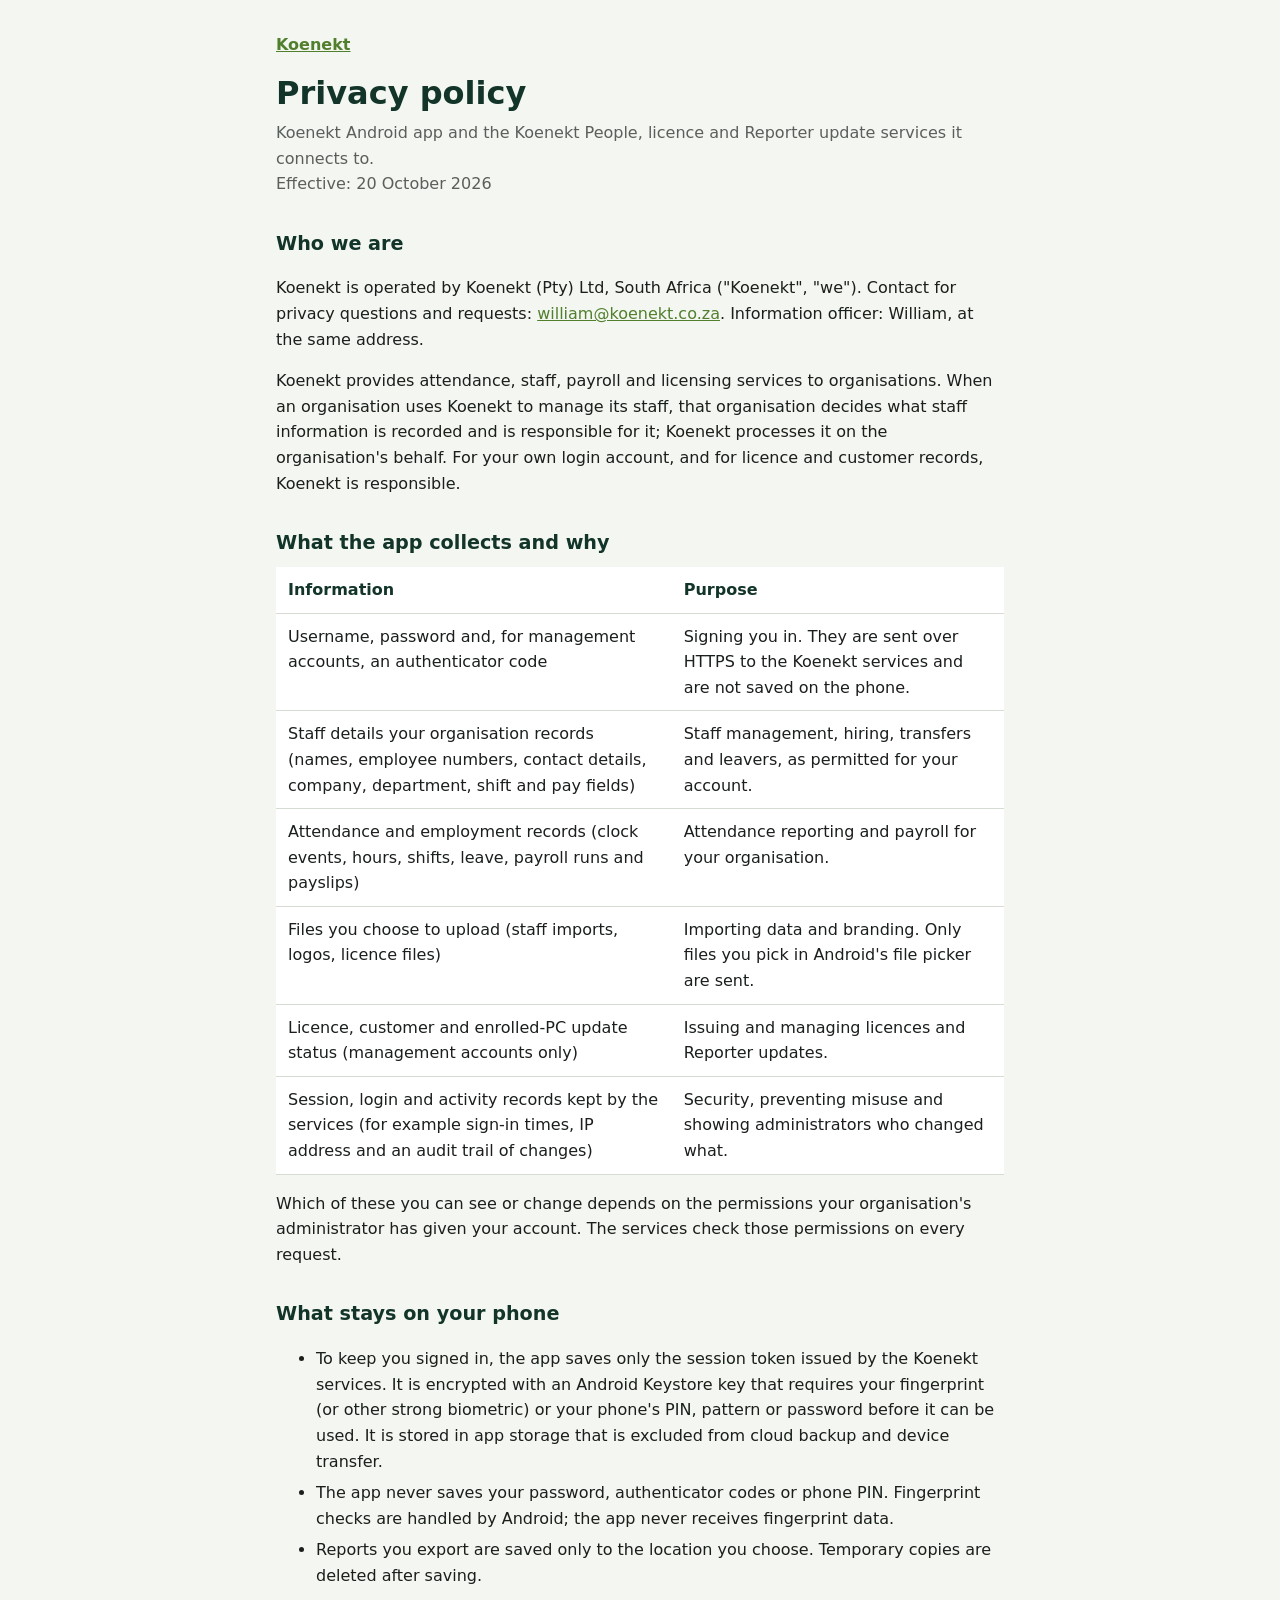
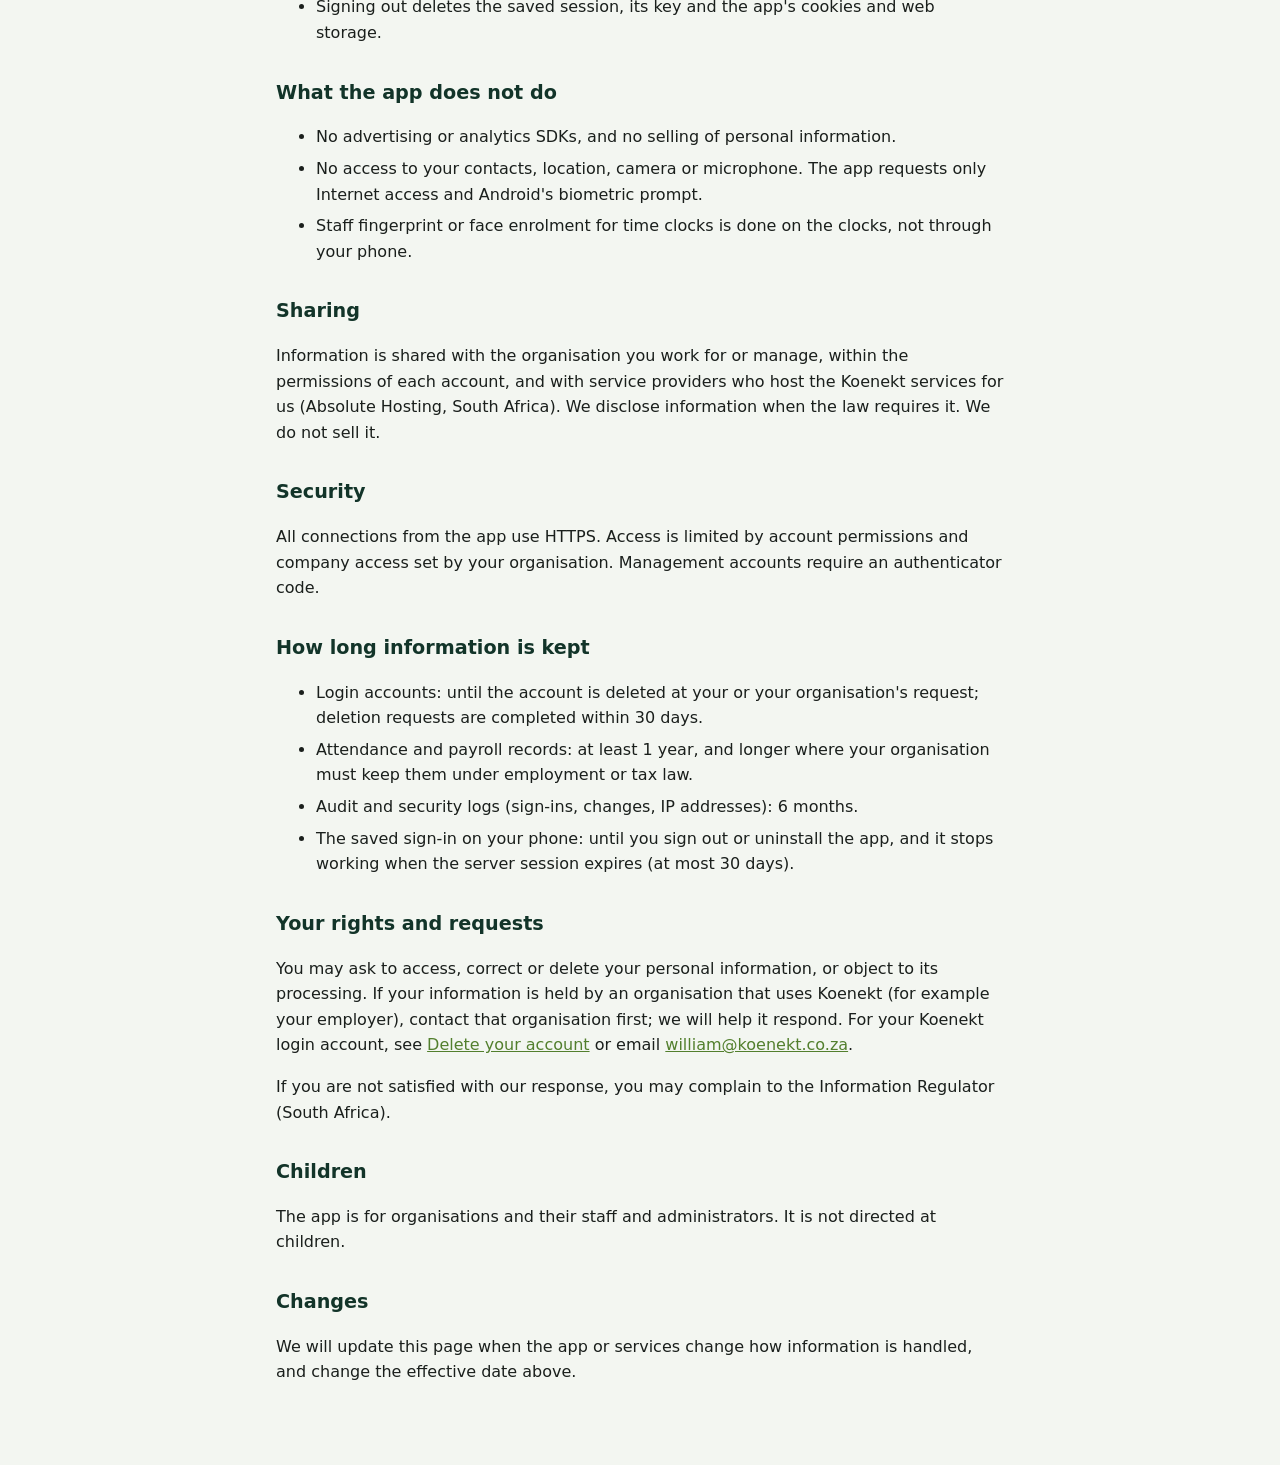
==== docs/privacy.html @ f93d57be "Add privacy policy and account-deletion pages for GitHub Pages Co-Authored-By: Claude Opus 5.5 <nore" ====
<!doctype html>
<html lang="en">
<head>
<meta charset="utf-8">
<meta name="viewport" content="width=device-width, initial-scale=1">
<title>Koenekt Privacy Policy</title>
<link rel="stylesheet" href="site.css">
</head>
<body>
<main>
<p class="crumb"><a href="./">Koenekt</a></p>
<h1>Privacy policy</h1>
<p class="meta">Koenekt Android app and the Koenekt People, licence and Reporter update services it connects to.<br>
Effective: 20 October 2026</p>

<h2>Who we are</h2>
<p>Koenekt is operated by Koenekt (Pty) Ltd, South Africa ("Koenekt", "we").
Contact for privacy questions and requests: <a href="mailto:william@koenekt.co.za">william@koenekt.co.za</a>.
Information officer: William, at the same address.</p>

<p>Koenekt provides attendance, staff, payroll and licensing services to organisations.
When an organisation uses Koenekt to manage its staff, that organisation decides what
staff information is recorded and is responsible for it; Koenekt processes it on the
organisation's behalf. For your own login account, and for licence and customer records,
Koenekt is responsible.</p>

<h2>What the app collects and why</h2>
<table>
<tr><th>Information</th><th>Purpose</th></tr>
<tr><td>Username, password and, for management accounts, an authenticator code</td><td>Signing you in. They are sent over HTTPS to the Koenekt services and are not saved on the phone.</td></tr>
<tr><td>Staff details your organisation records (names, employee numbers, contact details, company, department, shift and pay fields)</td><td>Staff management, hiring, transfers and leavers, as permitted for your account.</td></tr>
<tr><td>Attendance and employment records (clock events, hours, shifts, leave, payroll runs and payslips)</td><td>Attendance reporting and payroll for your organisation.</td></tr>
<tr><td>Files you choose to upload (staff imports, logos, licence files)</td><td>Importing data and branding. Only files you pick in Android's file picker are sent.</td></tr>
<tr><td>Licence, customer and enrolled-PC update status (management accounts only)</td><td>Issuing and managing licences and Reporter updates.</td></tr>
<tr><td>Session, login and activity records kept by the services (for example sign-in times, IP address and an audit trail of changes)</td><td>Security, preventing misuse and showing administrators who changed what.</td></tr>
</table>
<p>Which of these you can see or change depends on the permissions your organisation's
administrator has given your account. The services check those permissions on every request.</p>

<h2>What stays on your phone</h2>
<ul>
<li>To keep you signed in, the app saves only the session token issued by the Koenekt services. It is encrypted with an Android Keystore key that requires your fingerprint (or other strong biometric) or your phone's PIN, pattern or password before it can be used. It is stored in app storage that is excluded from cloud backup and device transfer.</li>
<li>The app never saves your password, authenticator codes or phone PIN. Fingerprint checks are handled by Android; the app never receives fingerprint data.</li>
<li>Reports you export are saved only to the location you choose. Temporary copies are deleted after saving.</li>
<li>Signing out deletes the saved session, its key and the app's cookies and web storage.</li>
</ul>

<h2>What the app does not do</h2>
<ul>
<li>No advertising or analytics SDKs, and no selling of personal information.</li>
<li>No access to your contacts, location, camera or microphone. The app requests only Internet access and Android's biometric prompt.</li>
<li>Staff fingerprint or face enrolment for time clocks is done on the clocks, not through your phone.</li>
</ul>

<h2>Sharing</h2>
<p>Information is shared with the organisation you work for or manage, within the permissions
of each account, and with service providers who host the Koenekt services for us
(Absolute Hosting, South Africa). We disclose information when the law requires it.
We do not sell it.</p>

<h2>Security</h2>
<p>All connections from the app use HTTPS. Access is limited by account permissions and company
access set by your organisation. Management accounts require an authenticator code.</p>

<h2>How long information is kept</h2>
<ul>
<li>Login accounts: until the account is deleted at your or your organisation's request; deletion requests are completed within 30 days.</li>
<li>Attendance and payroll records: at least 1 year, and longer where your organisation must keep them under employment or tax law.</li>
<li>Audit and security logs (sign-ins, changes, IP addresses): 6 months.</li>
<li>The saved sign-in on your phone: until you sign out or uninstall the app, and it stops working when the server session expires (at most 30 days).</li>
</ul>

<h2>Your rights and requests</h2>
<p>You may ask to access, correct or delete your personal information, or object to its processing.
If your information is held by an organisation that uses Koenekt (for example your employer),
contact that organisation first; we will help it respond. For your Koenekt login account,
see <a href="delete-account.html">Delete your account</a> or email <a href="mailto:william@koenekt.co.za">william@koenekt.co.za</a>.</p>
<p>If you are not satisfied with our response, you may complain to the Information Regulator (South Africa).</p>

<h2>Children</h2>
<p>The app is for organisations and their staff and administrators. It is not directed at children.</p>

<h2>Changes</h2>
<p>We will update this page when the app or services change how information is handled, and change the effective date above.</p>
</main>
</body>
</html>
---- docs/site.css ----
:root { --bg: #f3f6f1; --ink: #1a1f1c; --green: #123429; --accent: #527f2d; --line: #d5ddd2; --card: #fff; }
@media (prefers-color-scheme: dark) {
  :root { --bg: #101814; --ink: #e4ebe6; --green: #9fd47a; --accent: #9fd47a; --line: #2b3a31; --card: #17221c; }
}
* { box-sizing: border-box; }
body { margin: 0; background: var(--bg); color: var(--ink); font: 16px/1.6 system-ui, -apple-system, "Segoe UI", Roboto, sans-serif; }
main { max-width: 760px; margin: 0 auto; padding: 32px 16px 64px; }
h1 { color: var(--green); font-size: 2rem; line-height: 1.2; margin: 0 0 8px; }
h2 { color: var(--green); font-size: 1.2rem; margin: 32px 0 8px; }
a { color: var(--accent); }
.crumb { margin: 0 0 16px; font-weight: 600; }
.meta { color: color-mix(in srgb, var(--ink) 70%, transparent); margin-top: 0; }
table { width: 100%; border-collapse: collapse; background: var(--card); display: block; overflow-x: auto; }
th, td { text-align: left; vertical-align: top; padding: 10px 12px; border-bottom: 1px solid var(--line); }
th { color: var(--green); }
li { margin: 6px 0; }
.todo { background: #ffe58a; color: #3b2f00; padding: 0 4px; border-radius: 3px; font-weight: 600; }
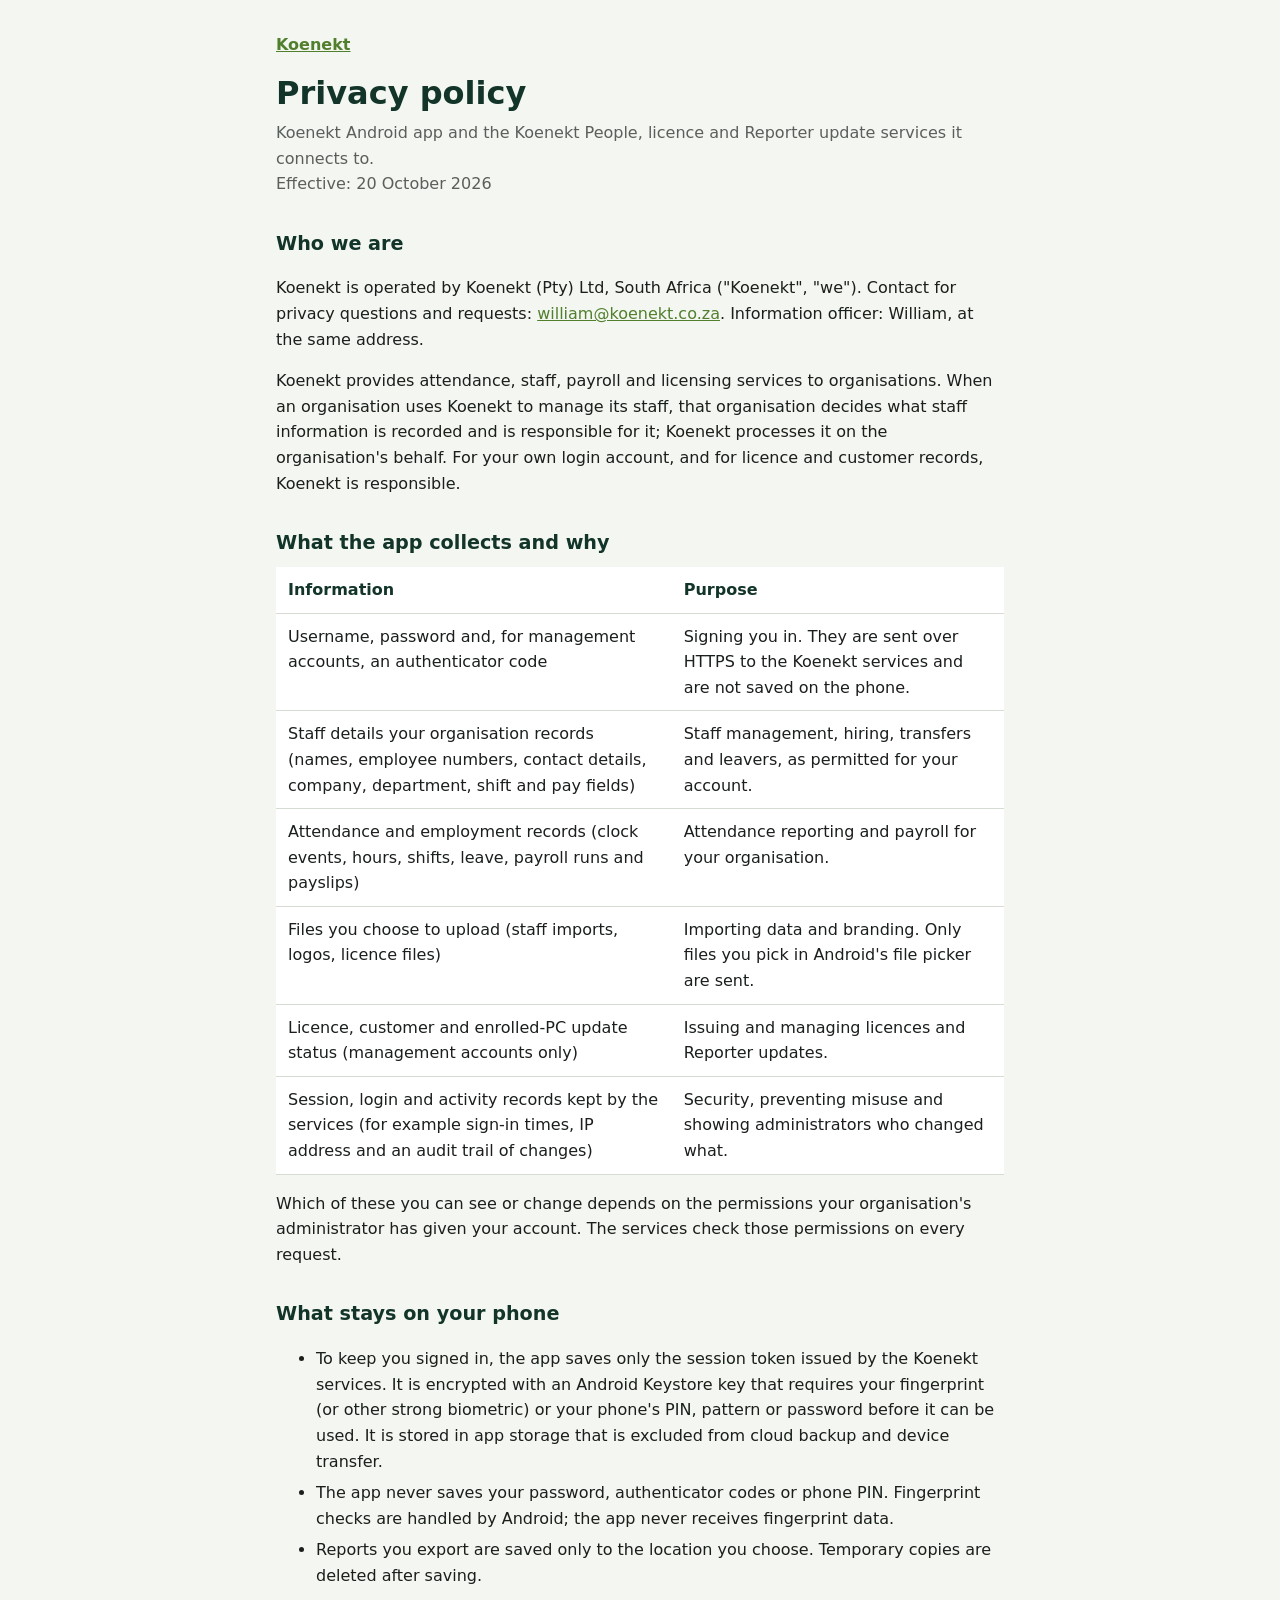
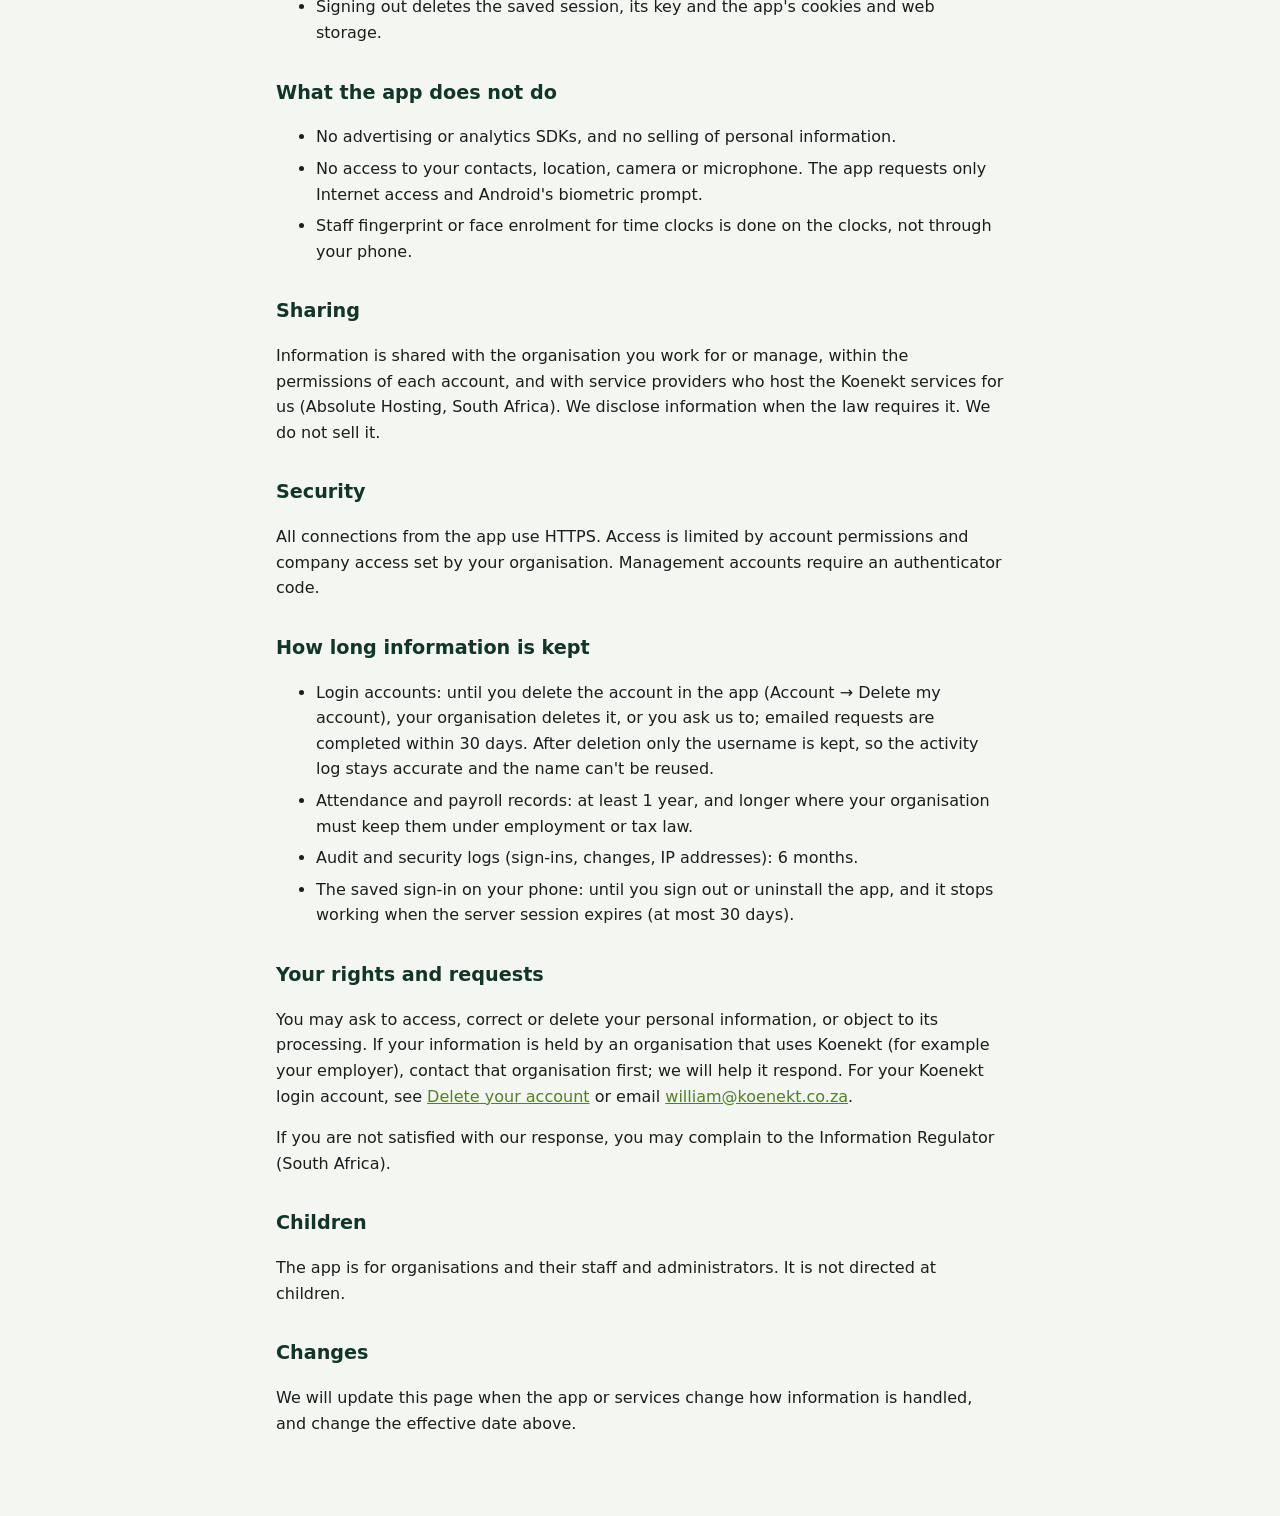
==== commit 7483de16: "1.6.0: change or delete your account, forced password change, delete leavers, clock passwords Ported" ====
--- a/docs/privacy.html
+++ b/docs/privacy.html
@@ -64,7 +64,7 @@
 
 <h2>How long information is kept</h2>
 <ul>
-<li>Login accounts: until the account is deleted at your or your organisation's request; deletion requests are completed within 30 days.</li>
+<li>Login accounts: until you delete the account in the app (Account → Delete my account), your organisation deletes it, or you ask us to; emailed requests are completed within 30 days. After deletion only the username is kept, so the activity log stays accurate and the name can't be reused.</li>
 <li>Attendance and payroll records: at least 1 year, and longer where your organisation must keep them under employment or tax law.</li>
 <li>Audit and security logs (sign-ins, changes, IP addresses): 6 months.</li>
 <li>The saved sign-in on your phone: until you sign out or uninstall the app, and it stops working when the server session expires (at most 30 days).</li>
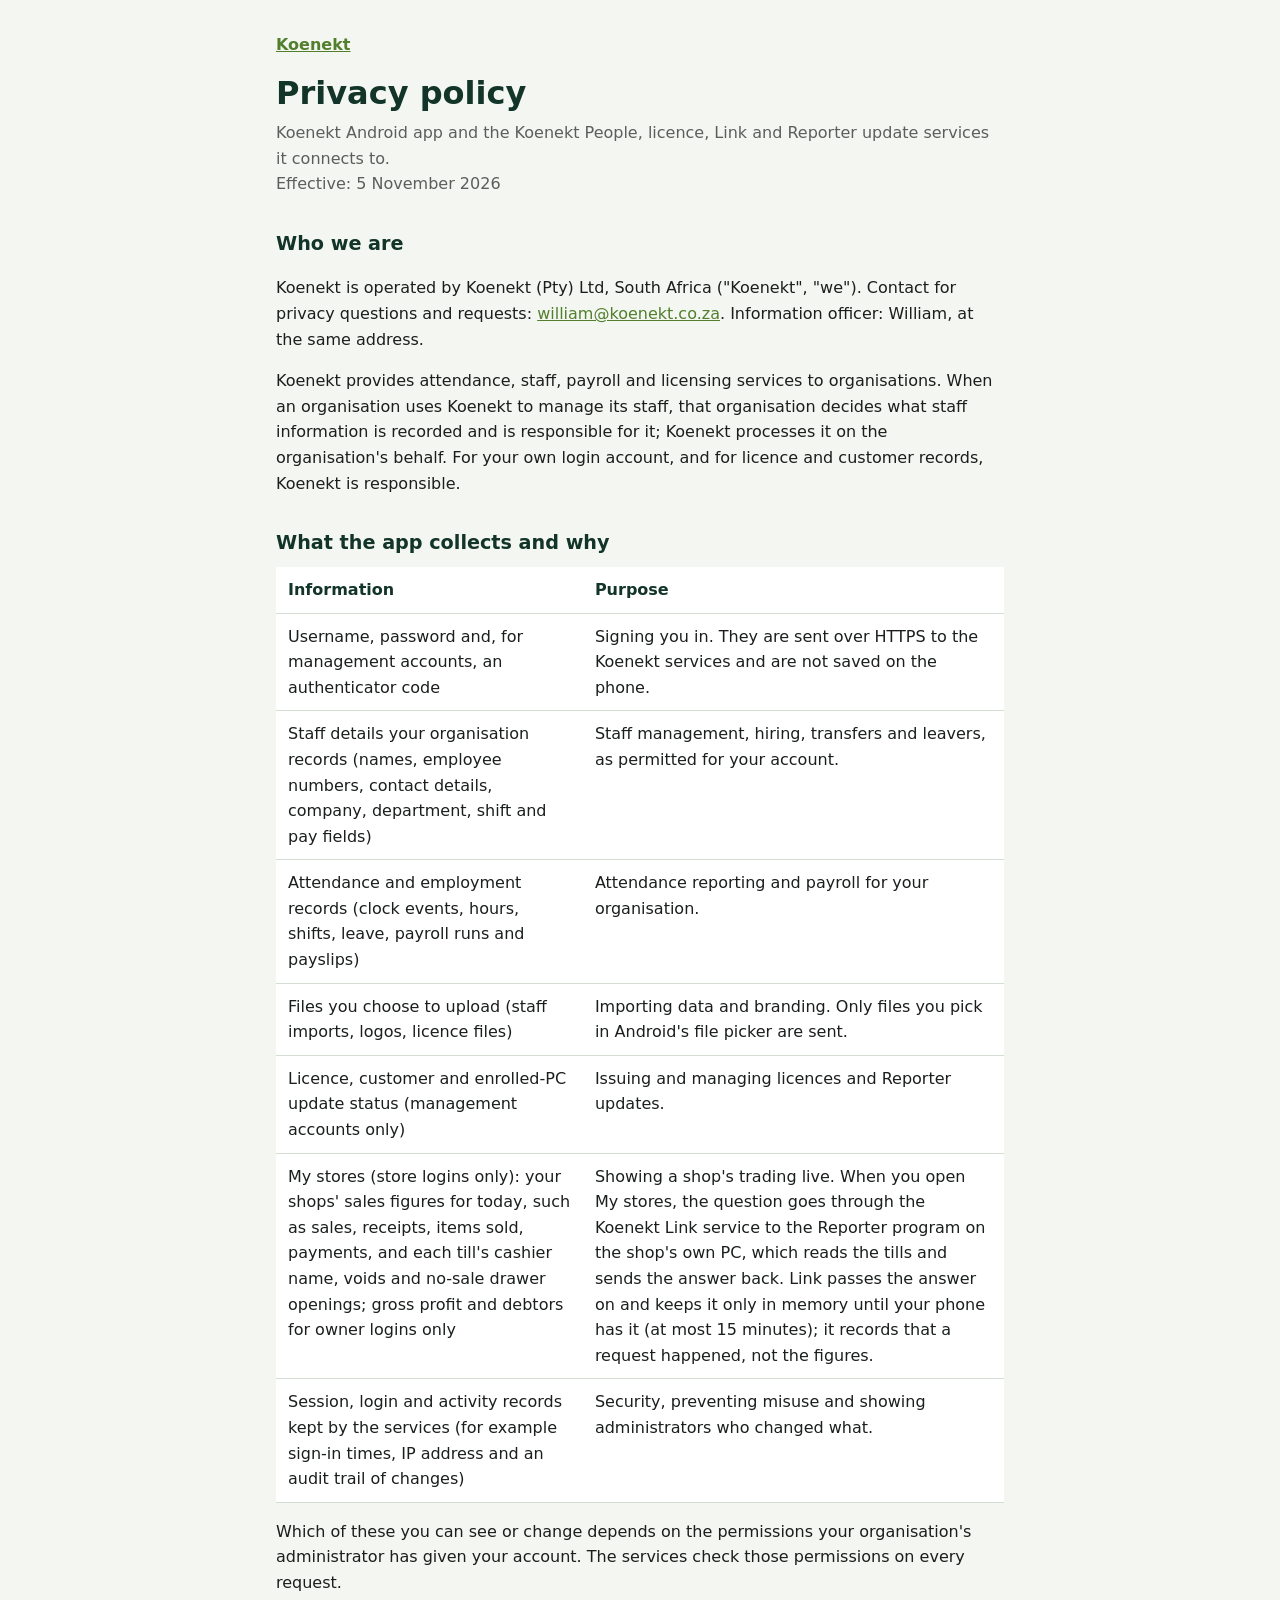
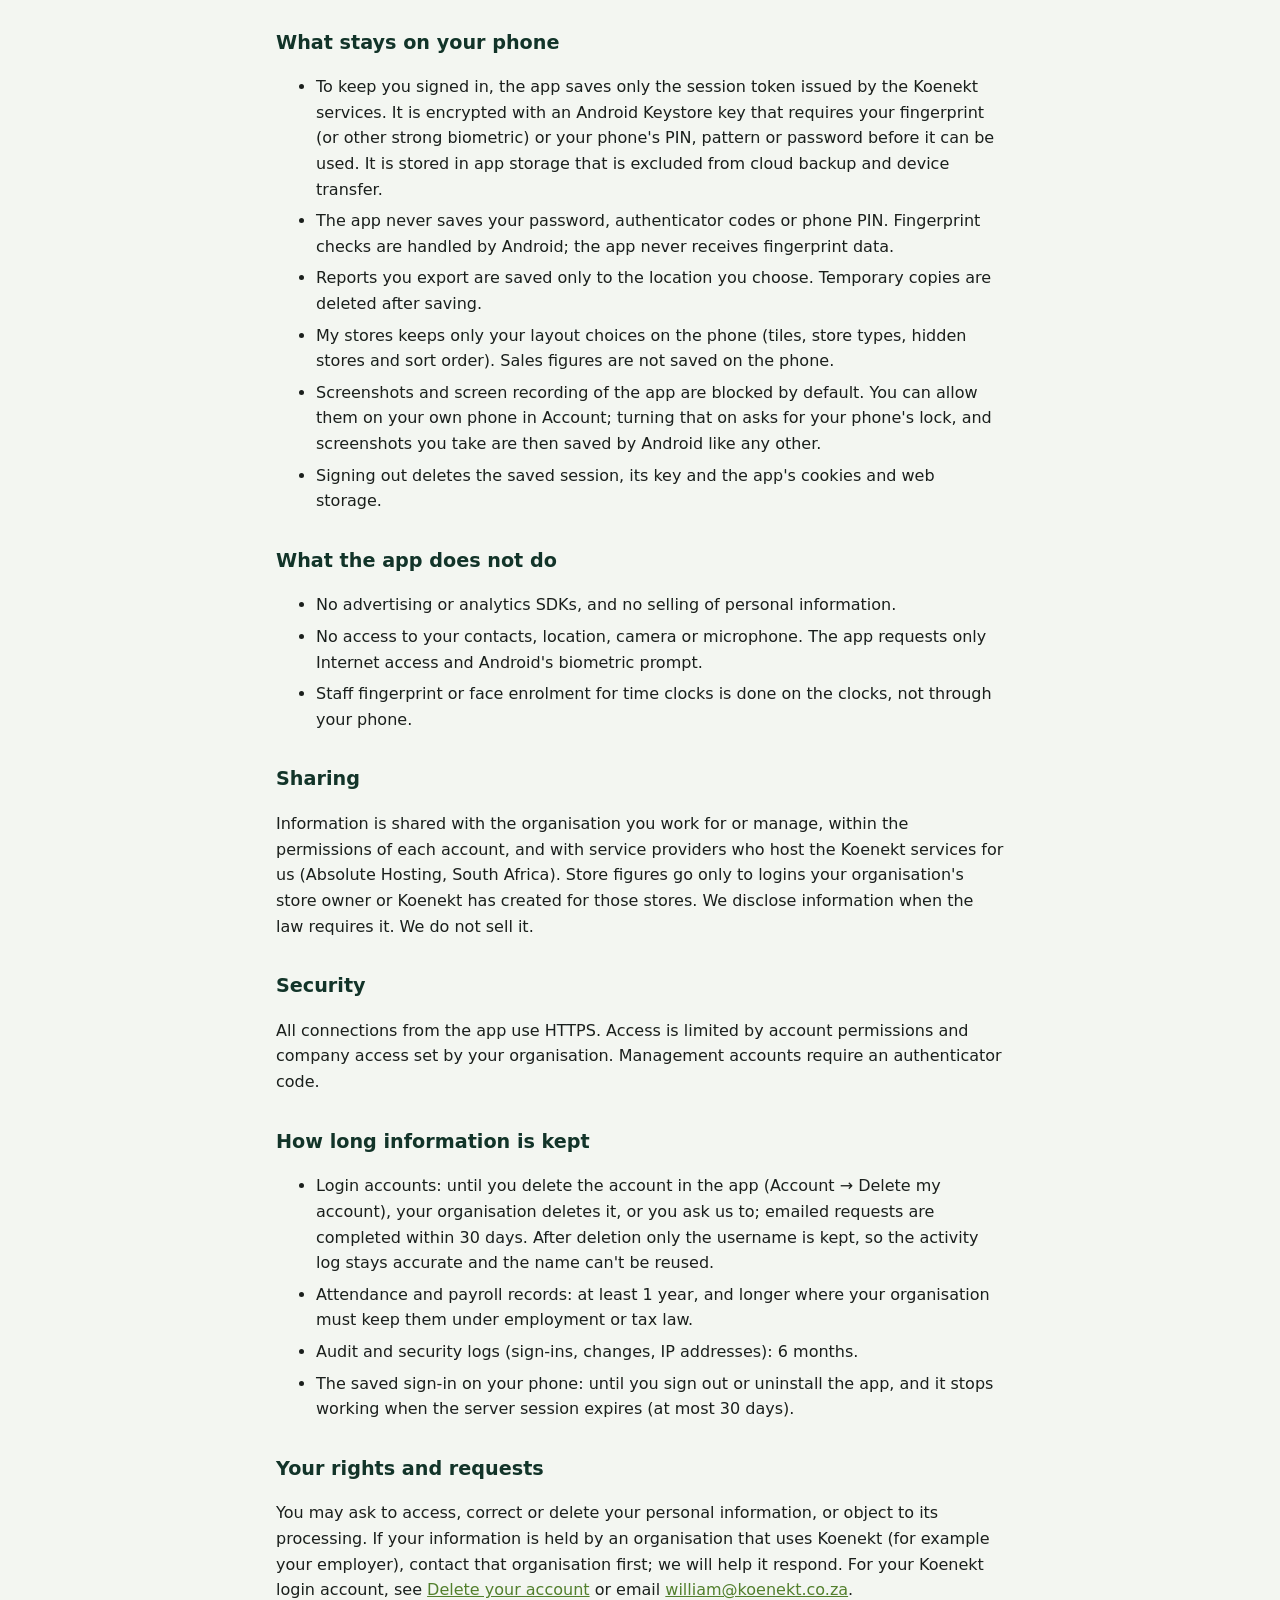
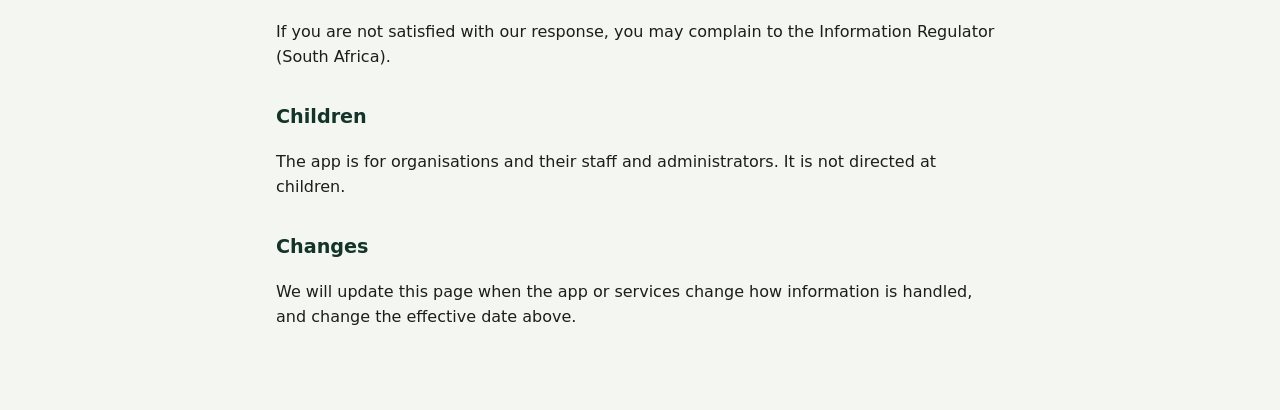
==== commit 64d49f6d: "1.7.0: My stores and the screenshots switch, for Google Play Version 1.7.0 (12). Ships My stores (9b" ====
--- a/docs/privacy.html
+++ b/docs/privacy.html
@@ -10,8 +10,8 @@
 <main>
 <p class="crumb"><a href="./">Koenekt</a></p>
 <h1>Privacy policy</h1>
-<p class="meta">Koenekt Android app and the Koenekt People, licence and Reporter update services it connects to.<br>
-Effective: 20 October 2026</p>
+<p class="meta">Koenekt Android app and the Koenekt People, licence, Link and Reporter update services it connects to.<br>
+Effective: 5 November 2026</p>
 
 <h2>Who we are</h2>
 <p>Koenekt is operated by Koenekt (Pty) Ltd, South Africa ("Koenekt", "we").
@@ -32,6 +32,7 @@
 <tr><td>Attendance and employment records (clock events, hours, shifts, leave, payroll runs and payslips)</td><td>Attendance reporting and payroll for your organisation.</td></tr>
 <tr><td>Files you choose to upload (staff imports, logos, licence files)</td><td>Importing data and branding. Only files you pick in Android's file picker are sent.</td></tr>
 <tr><td>Licence, customer and enrolled-PC update status (management accounts only)</td><td>Issuing and managing licences and Reporter updates.</td></tr>
+<tr><td>My stores (store logins only): your shops' sales figures for today, such as sales, receipts, items sold, payments, and each till's cashier name, voids and no-sale drawer openings; gross profit and debtors for owner logins only</td><td>Showing a shop's trading live. When you open My stores, the question goes through the Koenekt Link service to the Reporter program on the shop's own PC, which reads the tills and sends the answer back. Link passes the answer on and keeps it only in memory until your phone has it (at most 15 minutes); it records that a request happened, not the figures.</td></tr>
 <tr><td>Session, login and activity records kept by the services (for example sign-in times, IP address and an audit trail of changes)</td><td>Security, preventing misuse and showing administrators who changed what.</td></tr>
 </table>
 <p>Which of these you can see or change depends on the permissions your organisation's
@@ -42,6 +43,8 @@
 <li>To keep you signed in, the app saves only the session token issued by the Koenekt services. It is encrypted with an Android Keystore key that requires your fingerprint (or other strong biometric) or your phone's PIN, pattern or password before it can be used. It is stored in app storage that is excluded from cloud backup and device transfer.</li>
 <li>The app never saves your password, authenticator codes or phone PIN. Fingerprint checks are handled by Android; the app never receives fingerprint data.</li>
 <li>Reports you export are saved only to the location you choose. Temporary copies are deleted after saving.</li>
+<li>My stores keeps only your layout choices on the phone (tiles, store types, hidden stores and sort order). Sales figures are not saved on the phone.</li>
+<li>Screenshots and screen recording of the app are blocked by default. You can allow them on your own phone in Account; turning that on asks for your phone's lock, and screenshots you take are then saved by Android like any other.</li>
 <li>Signing out deletes the saved session, its key and the app's cookies and web storage.</li>
 </ul>
 
@@ -55,7 +58,8 @@
 <h2>Sharing</h2>
 <p>Information is shared with the organisation you work for or manage, within the permissions
 of each account, and with service providers who host the Koenekt services for us
-(Absolute Hosting, South Africa). We disclose information when the law requires it.
+(Absolute Hosting, South Africa). Store figures go only to logins your organisation's
+store owner or Koenekt has created for those stores. We disclose information when the law requires it.
 We do not sell it.</p>
 
 <h2>Security</h2>
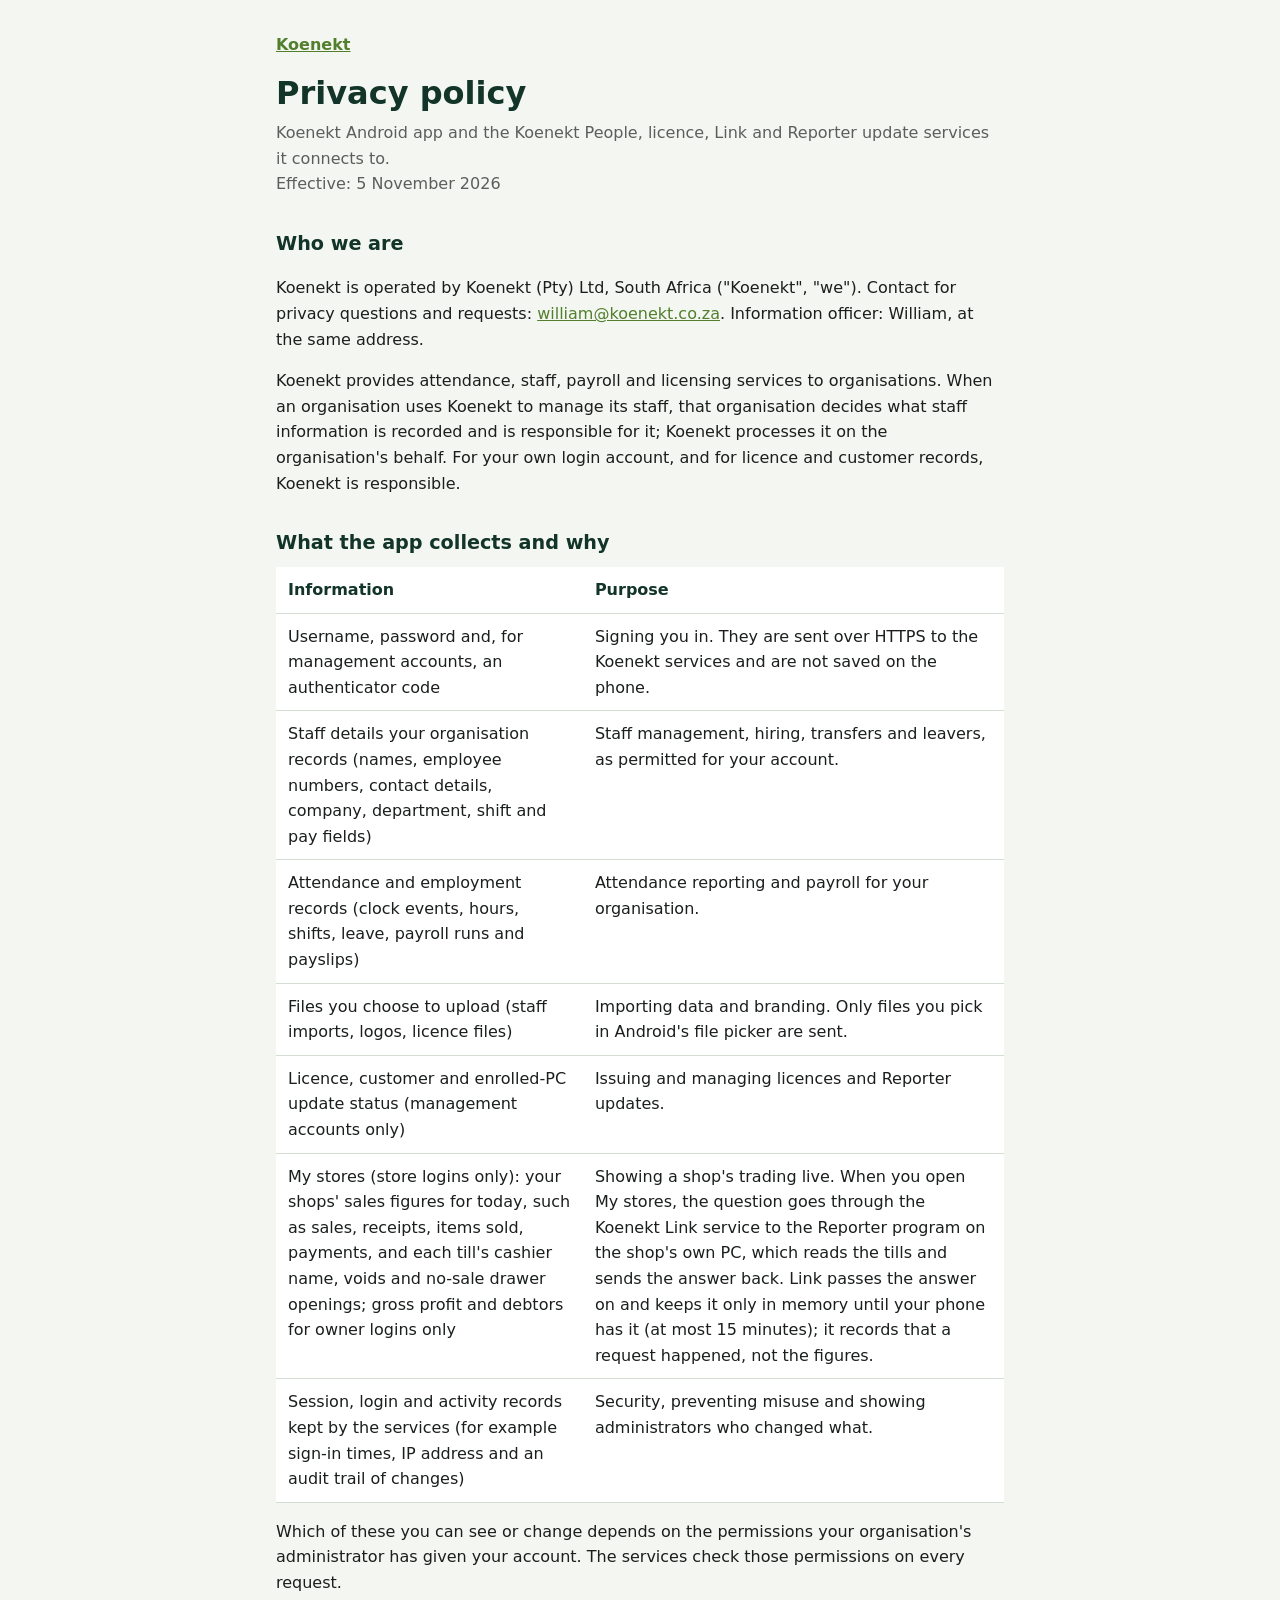
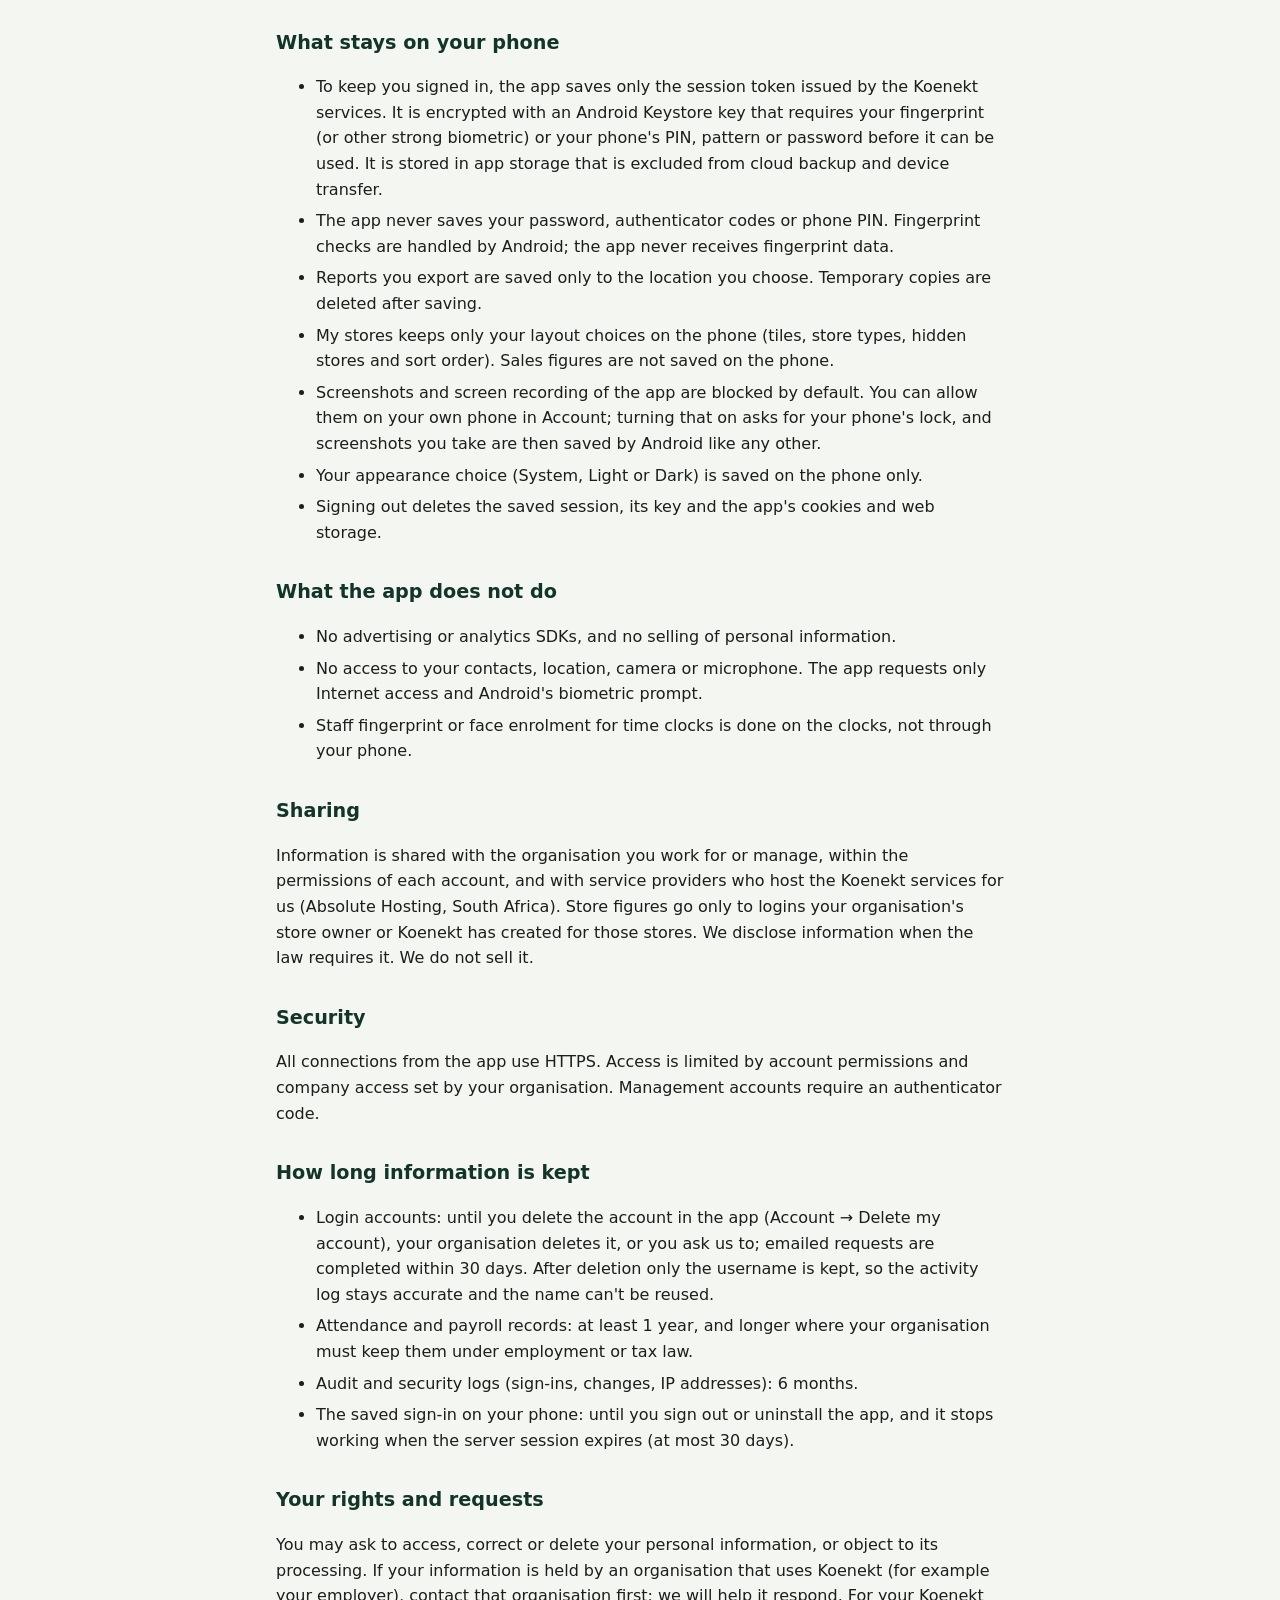
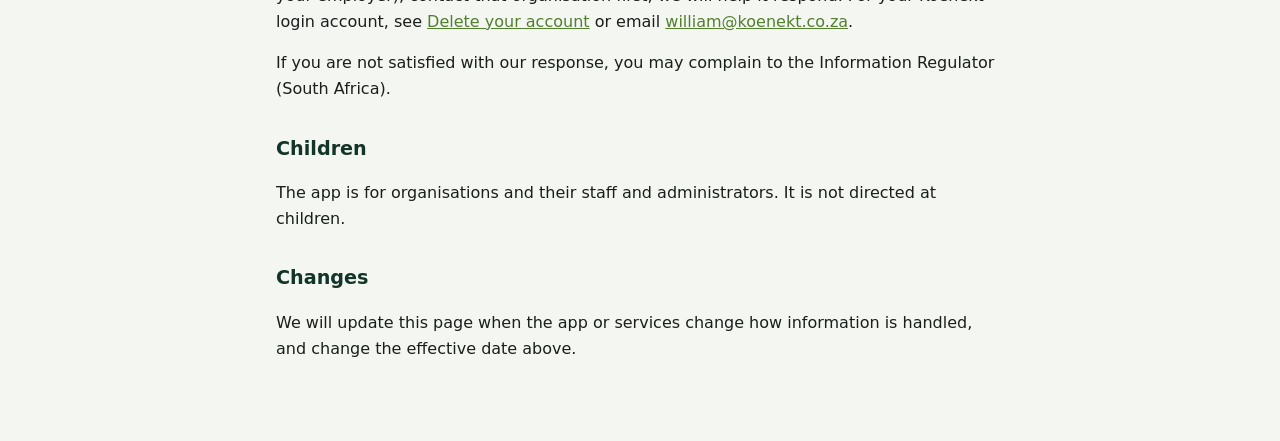
==== commit 6b79456a: "1.8.0: the koenekt.co.za look, and Light, Dark or System appearance Version 1.8.0 (13). The app now " ====
--- a/docs/privacy.html
+++ b/docs/privacy.html
@@ -45,6 +45,7 @@
 <li>Reports you export are saved only to the location you choose. Temporary copies are deleted after saving.</li>
 <li>My stores keeps only your layout choices on the phone (tiles, store types, hidden stores and sort order). Sales figures are not saved on the phone.</li>
 <li>Screenshots and screen recording of the app are blocked by default. You can allow them on your own phone in Account; turning that on asks for your phone's lock, and screenshots you take are then saved by Android like any other.</li>
+<li>Your appearance choice (System, Light or Dark) is saved on the phone only.</li>
 <li>Signing out deletes the saved session, its key and the app's cookies and web storage.</li>
 </ul>
 
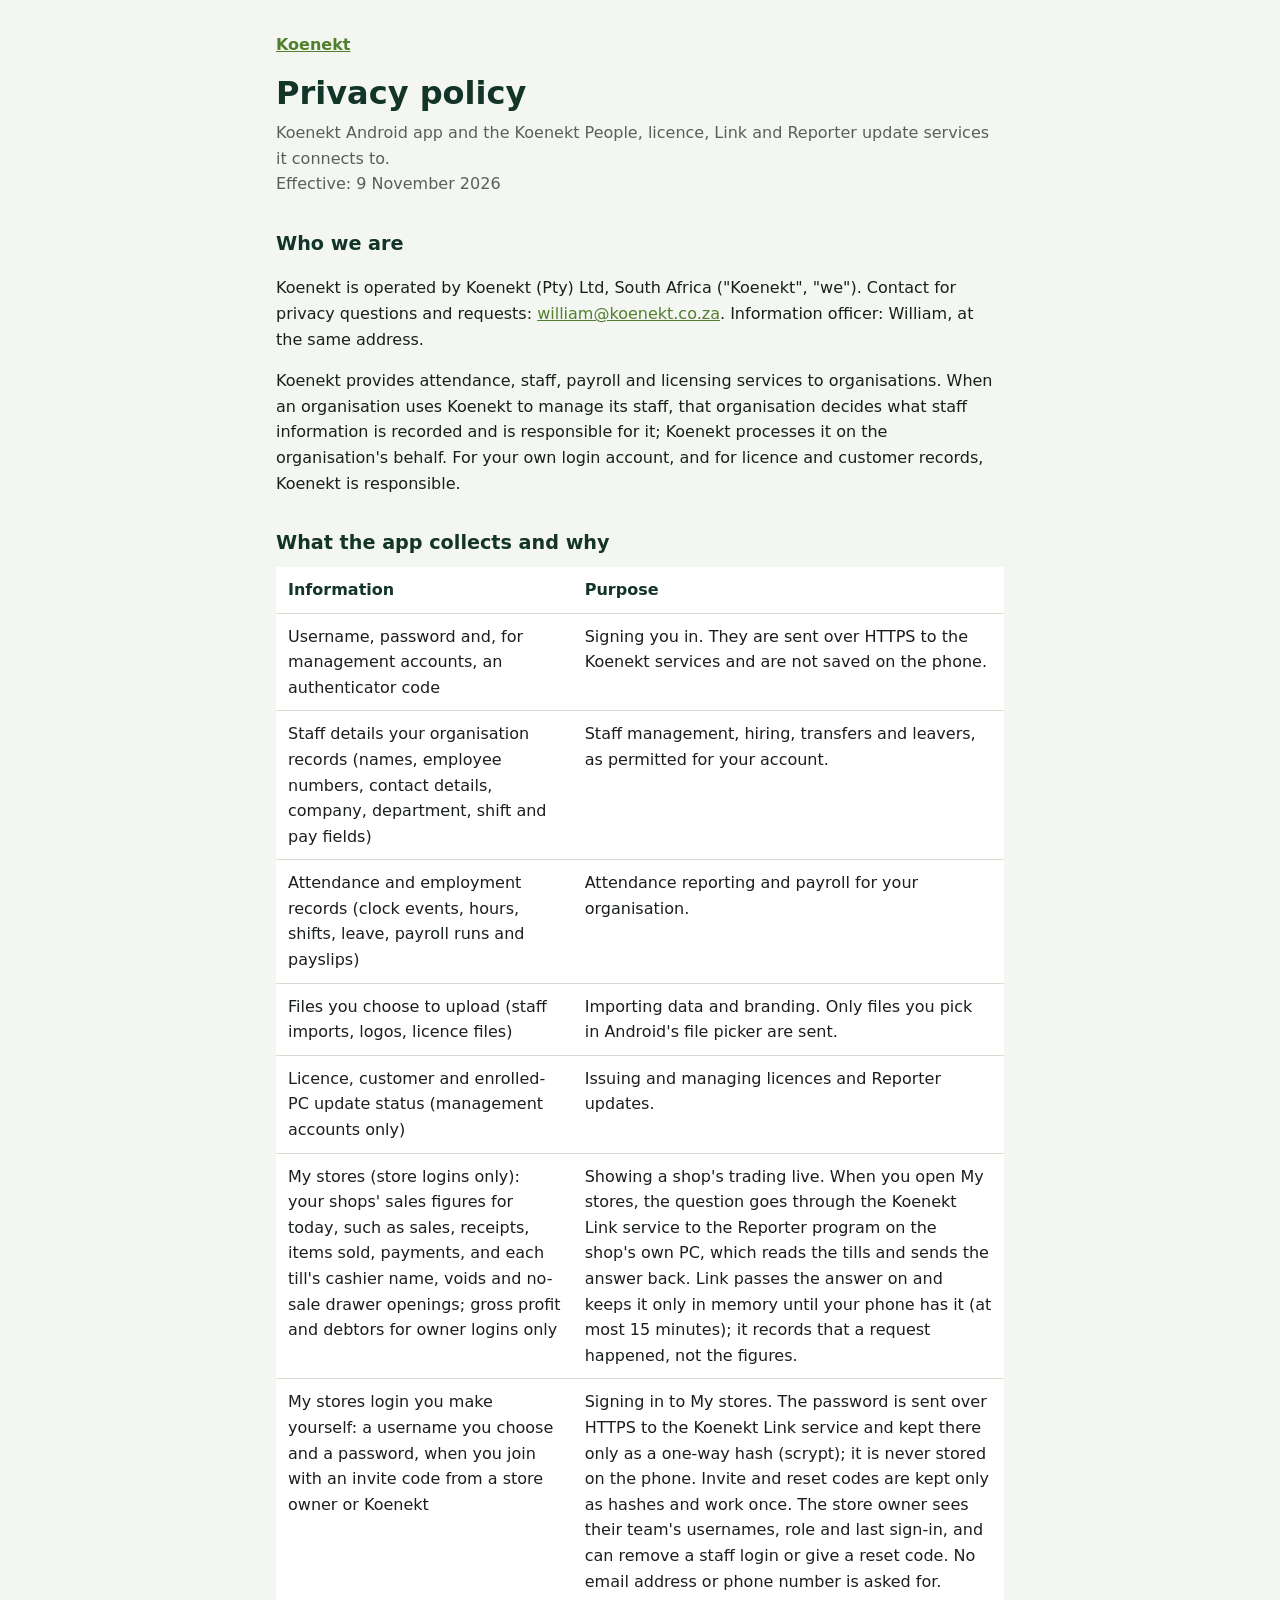
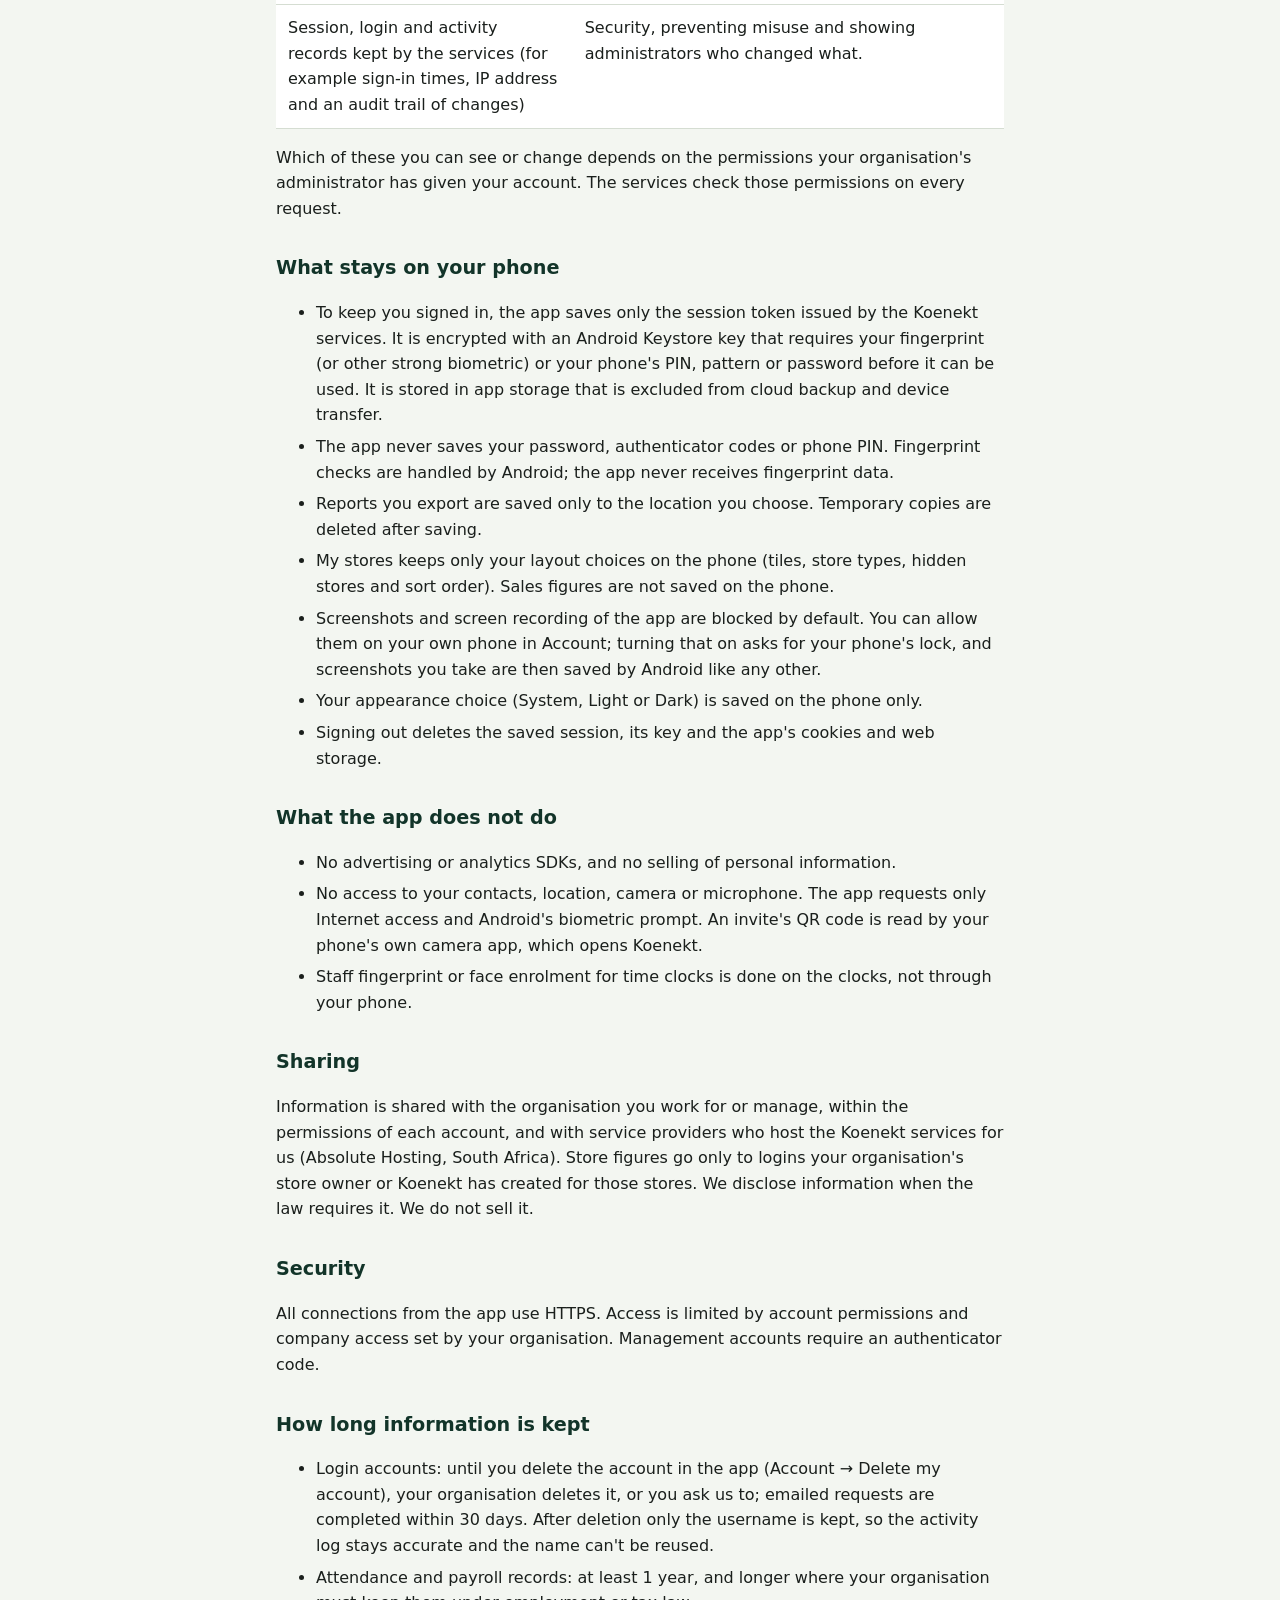
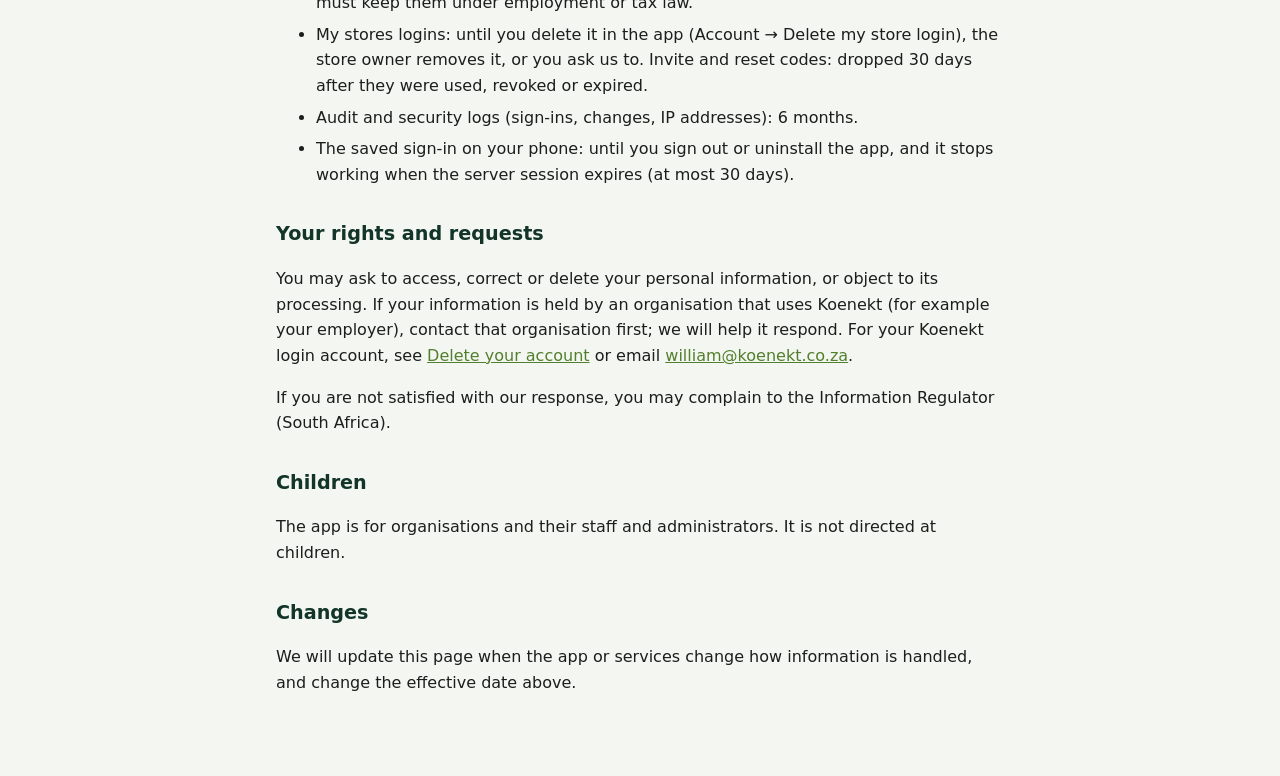
==== commit c58729a0: "1.9.0: join My stores with a QR code or a typed code Version 1.9.0 (15). People make their own My st" ====
--- a/docs/privacy.html
+++ b/docs/privacy.html
@@ -11,7 +11,7 @@
 <p class="crumb"><a href="./">Koenekt</a></p>
 <h1>Privacy policy</h1>
 <p class="meta">Koenekt Android app and the Koenekt People, licence, Link and Reporter update services it connects to.<br>
-Effective: 5 November 2026</p>
+Effective: 9 November 2026</p>
 
 <h2>Who we are</h2>
 <p>Koenekt is operated by Koenekt (Pty) Ltd, South Africa ("Koenekt", "we").
@@ -33,6 +33,7 @@
 <tr><td>Files you choose to upload (staff imports, logos, licence files)</td><td>Importing data and branding. Only files you pick in Android's file picker are sent.</td></tr>
 <tr><td>Licence, customer and enrolled-PC update status (management accounts only)</td><td>Issuing and managing licences and Reporter updates.</td></tr>
 <tr><td>My stores (store logins only): your shops' sales figures for today, such as sales, receipts, items sold, payments, and each till's cashier name, voids and no-sale drawer openings; gross profit and debtors for owner logins only</td><td>Showing a shop's trading live. When you open My stores, the question goes through the Koenekt Link service to the Reporter program on the shop's own PC, which reads the tills and sends the answer back. Link passes the answer on and keeps it only in memory until your phone has it (at most 15 minutes); it records that a request happened, not the figures.</td></tr>
+<tr><td>My stores login you make yourself: a username you choose and a password, when you join with an invite code from a store owner or Koenekt</td><td>Signing in to My stores. The password is sent over HTTPS to the Koenekt Link service and kept there only as a one-way hash (scrypt); it is never stored on the phone. Invite and reset codes are kept only as hashes and work once. The store owner sees their team's usernames, role and last sign-in, and can remove a staff login or give a reset code. No email address or phone number is asked for.</td></tr>
 <tr><td>Session, login and activity records kept by the services (for example sign-in times, IP address and an audit trail of changes)</td><td>Security, preventing misuse and showing administrators who changed what.</td></tr>
 </table>
 <p>Which of these you can see or change depends on the permissions your organisation's
@@ -52,7 +53,7 @@
 <h2>What the app does not do</h2>
 <ul>
 <li>No advertising or analytics SDKs, and no selling of personal information.</li>
-<li>No access to your contacts, location, camera or microphone. The app requests only Internet access and Android's biometric prompt.</li>
+<li>No access to your contacts, location, camera or microphone. The app requests only Internet access and Android's biometric prompt. An invite's QR code is read by your phone's own camera app, which opens Koenekt.</li>
 <li>Staff fingerprint or face enrolment for time clocks is done on the clocks, not through your phone.</li>
 </ul>
 
@@ -71,6 +72,7 @@
 <ul>
 <li>Login accounts: until you delete the account in the app (Account → Delete my account), your organisation deletes it, or you ask us to; emailed requests are completed within 30 days. After deletion only the username is kept, so the activity log stays accurate and the name can't be reused.</li>
 <li>Attendance and payroll records: at least 1 year, and longer where your organisation must keep them under employment or tax law.</li>
+<li>My stores logins: until you delete it in the app (Account → Delete my store login), the store owner removes it, or you ask us to. Invite and reset codes: dropped 30 days after they were used, revoked or expired.</li>
 <li>Audit and security logs (sign-ins, changes, IP addresses): 6 months.</li>
 <li>The saved sign-in on your phone: until you sign out or uninstall the app, and it stops working when the server session expires (at most 30 days).</li>
 </ul>
